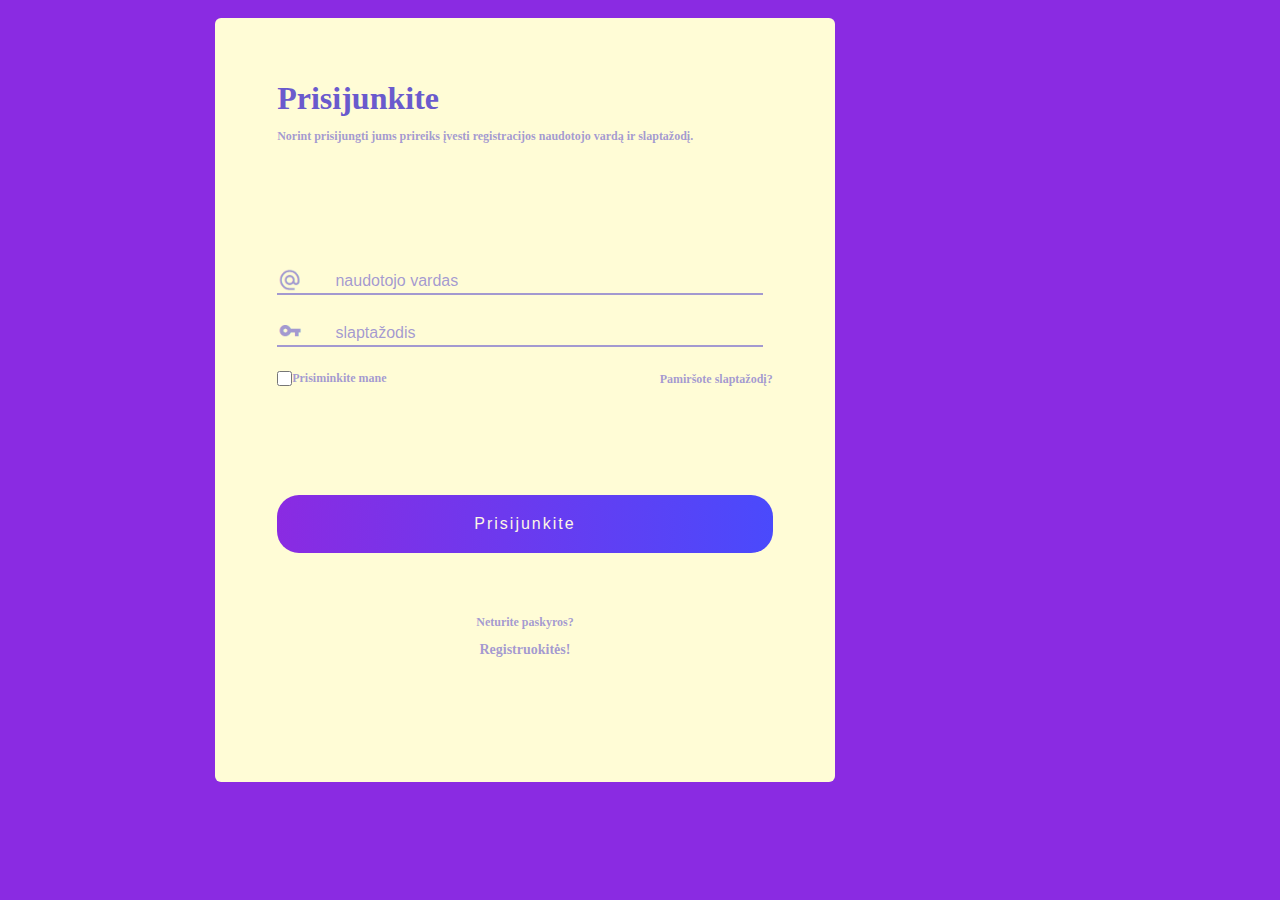
==== index.html @ ac171bea "Pirmos kortelės formatas" ====
<!DOCTYPE html>
<html lang="en">
<head>
    <meta charset="UTF-8">
    <meta http-equiv="X-UA-Compatible" content="IE=edge">
    <meta name="viewport" content="width=device-width, initial-scale=1.0">
    <title>Sign korteles</title>
    <link href="https://fonts.googleapis.com/css2?family=STIX+Two+Text&display=swap" rel="stylesheet">
    <link href="https://fonts.googleapis.com/icon?family=Material+Icons"
    rel="stylesheet">

    <link rel="stylesheet" href="./style.css">
</head>
<body>
    <Main>
        <div id="stulpelis1">
            <h1>Prisijunkite</h1>
            <p>Norint prisijungti jums prireiks įvesti registracijos naudotojo vardą ir slaptažodį.</p>
            <div class="forma">
                <input class="naudotojovardas" type="text" placeholder="naudotojo vardas">
                <input class="slaptazodis" type="text" placeholder="slaptažodis">
            </div>
            <div id="postform">
                <div id="checkboxdiv"><input type="checkbox" name="" id="checkbox" alt="Prisiminkite mane">Prisiminkite mane</div>
                <div id="slap"><a href="#">Pamiršote slaptažodį?</a></div>
            </div>
            <div class="buttondiv">
                <button type="submit" class="button"><a href="#"> Prisijunkite</a></button>
            </div>
            <div class="pabaigosp">
                <p class="pabaigospp">Neturite paskyros?</p>
                <p><a href=""><span class="paryskinta">Registruokitės!</span></a></p>
            </div>
    </Main>
</body>
</html>
---- style.css ----
body{
    background-color: blueviolet;
}
body *{
    color: rgba(105, 90, 205, 0.61);
}
Main{
    background-color: blueviolet;
    margin: auto;
    width:70%;
}
Main*{
    display: inline-block;
}
#stulpelis1 {
    background-color: rgb(255, 252, 214);
    width: 70%;
    min-width: 240px;
    max-width: 720px;
    height: 94%;
    float: left;
    margin: 6px;
    margin-left: 2%;
    margin-top: 10px;
    border-radius: 6px;
}
#stulpelis2 {
    background-color: rgb(255, 252, 214);
    width: 31%;
    min-width: 100px;
    height: 94%;
    float: left;
    margin: 6px;
    margin-left: 6px;
    margin-top: 10px;
    border-radius: 6px;
}
#stulpelis3 {
    background-color: rgb(255, 252, 214);
    width: 31%;
    min-width: 100px;
    height: 94%;
    float: left;
    margin: 6px;
    margin-top: 10px;
    border-radius: 6px;
}
h1 {
    color: slateblue;
    font-size: 32px;
    margin-top: 10%;
    margin-left: 10%;
    margin-right: 10%;
    margin-bottom: 0px;
}
p {
    font-size: 12px;
    font-weight: bolder;
    margin-left: 10%;
    margin-right: 10%;
    margin-bottom: 20%;
}
.forma{
    margin-left: 10%;
    margin-right: 10%;
    align-items: center;
    font-size: 16px;
}
.forma input{
    border: none;
    border-bottom: 2px solid;
    background-color: rgb(255, 252, 214);
}
.forma input::placeholder {
    color: rgba(105, 90, 205, 0.61);
}
.naudotojovardas, .slaptazodis {
    width: 98%;
    font-size: 16px;
    margin-bottom: 5%;
    text-indent: 12%;
    padding-top: 6px;
    padding-bottom: 4px;
    }
.naudotojovardas{
    background-image: url(./etaPNG.png);
    background-repeat: no-repeat;
    background-size: 26px;
}
.slaptazodis {
    background-image: url(./keyPNG.png);
    background-repeat: no-repeat;
    background-size: 26px;
}
#postform{
    margin-left: 10%;
    margin-right: 10%;
    font-size:12px;
    font-weight: bolder;
}
#checkboxdiv {
    display: inline-block;
    float: left;
    width: 45%;
    padding-left: 15px;
    text-indent: -15px;
}
input {
    outline: slateblue;;
    width: 15px;
    height: 15px;
    padding: 0;
    margin: 0;
    vertical-align: bottom;
    position: relative;
    top: 0px;
}
a {
    text-decoration: none;
}
#slap{
    display: inline-block;
    float: right;
    width: 45%;
    text-align: right;
    margin-top: 1px;
}
#slap>a:hover{
    color: rgb(45, 45, 124);
}
.buttondiv{
    margin-left: 10%;
    margin-right: 10%;
    margin-top: 20%;
}
.button{
    width: 100%;
    color: rgb(255, 252, 214);
    background-image: linear-gradient(to right, blueviolet, rgb(74, 74, 252));
    border-radius: 22px;
    border: none;
    padding-top: 4%;
    padding-bottom: 4%;
    font-size:16px;
}
.buttondiv a{
    color: oldlace;
    letter-spacing: 2px;
}
.buttondiv a:hover{
    text-decoration: underline;
}
.pabaigosp{
    margin-bottom: 10%;
    margin-left: 10%;
    margin-right: 10%;
    align-items: center;
    text-align: center;
}
.pabaigosp {
 margin: 0%;
 margin-top: 10%;
}
.pabaigospp{
    margin: 0%;
}
.paryskinta{
    font-weight: bold;
    font-size: 14px;
}
.paryskinta:hover{
    color: rgb(45, 45, 124);
}
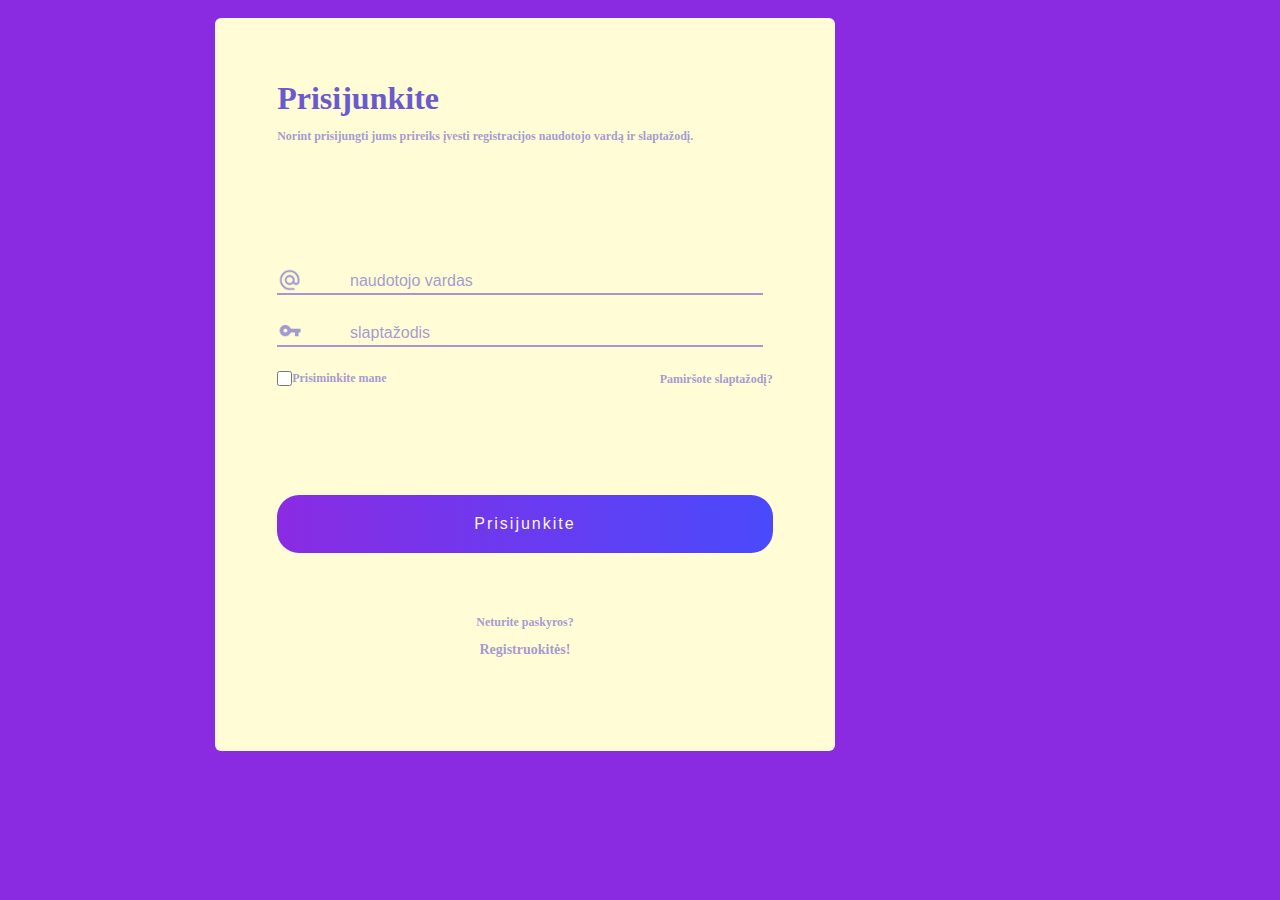
==== commit 3d9f1b13: "pridėtas blank puslapis" ====
--- a/index.html
+++ b/index.html
@@ -4,10 +4,9 @@
     <meta charset="UTF-8">
     <meta http-equiv="X-UA-Compatible" content="IE=edge">
     <meta name="viewport" content="width=device-width, initial-scale=1.0">
-    <title>Sign korteles</title>
+    <meta name="description" content="Prisijungimo, rgistracijos ir slaptažodžio priminimo formos">
+    <title>Prisijunkite</title>
     <link href="https://fonts.googleapis.com/css2?family=STIX+Two+Text&display=swap" rel="stylesheet">
-    <link href="https://fonts.googleapis.com/icon?family=Material+Icons"
-    rel="stylesheet">
 
     <link rel="stylesheet" href="./style.css">
 </head>
@@ -22,14 +21,14 @@
             </div>
             <div id="postform">
                 <div id="checkboxdiv"><input type="checkbox" name="" id="checkbox" alt="Prisiminkite mane">Prisiminkite mane</div>
-                <div id="slap"><a href="#">Pamiršote slaptažodį?</a></div>
+                <div id="slap"><a href="./slaptazodis.html">Pamiršote slaptažodį?</a></div>
             </div>
             <div class="buttondiv">
-                <button type="submit" class="button"><a href="#"> Prisijunkite</a></button>
+                <button type="submit" class="button"><a href="./blank.html"> Prisijunkite</a></button>
             </div>
             <div class="pabaigosp">
                 <p class="pabaigospp">Neturite paskyros?</p>
-                <p><a href=""><span class="paryskinta">Registruokitės!</span></a></p>
+                <p class="paskutinisp"><a href="./registruokites.html"><span class="paryskinta">Registruokitės!</span></a></p>
             </div>
     </Main>
 </body>
--- a/style.css
+++ b/style.css
@@ -22,27 +22,7 @@
     margin: 6px;
     margin-left: 2%;
     margin-top: 10px;
-    border-radius: 6px;
-}
-#stulpelis2 {
-    background-color: rgb(255, 252, 214);
-    width: 31%;
-    min-width: 100px;
-    height: 94%;
-    float: left;
-    margin: 6px;
-    margin-left: 6px;
-    margin-top: 10px;
-    border-radius: 6px;
-}
-#stulpelis3 {
-    background-color: rgb(255, 252, 214);
-    width: 31%;
-    min-width: 100px;
-    height: 94%;
-    float: left;
-    margin: 6px;
-    margin-top: 10px;
+    margin-bottom: 10px;
     border-radius: 6px;
 }
 h1 {
@@ -71,14 +51,14 @@
     border-bottom: 2px solid;
     background-color: rgb(255, 252, 214);
 }
-.forma input::placeholder {
+.forma input::placeholder { 
     color: rgba(105, 90, 205, 0.61);
 }
-.naudotojovardas, .slaptazodis {
+.naudotojovardas, .slaptazodis, .email {
     width: 98%;
     font-size: 16px;
     margin-bottom: 5%;
-    text-indent: 12%;
+    text-indent: 15%;
     padding-top: 6px;
     padding-bottom: 4px;
     }
@@ -89,6 +69,11 @@
 }
 .slaptazodis {
     background-image: url(./keyPNG.png);
+    background-repeat: no-repeat;
+    background-size: 26px;
+}
+.email{
+    background-image: url(./mailPNG.png);
     background-repeat: no-repeat;
     background-size: 26px;
 }
@@ -127,6 +112,8 @@
 }
 #slap>a:hover{
     color: rgb(45, 45, 124);
+    font-size: 13px;
+    text-shadow: 2px 2px 10px rgb(45, 45, 124);
 }
 .buttondiv{
     margin-left: 10%;
@@ -149,6 +136,8 @@
 }
 .buttondiv a:hover{
     text-decoration: underline;
+    font-size: 18px;
+    text-shadow: 2px 2px 10px rgb(250, 250, 252);
 }
 .pabaigosp{
     margin-bottom: 10%;
@@ -170,4 +159,9 @@
 }
 .paryskinta:hover{
     color: rgb(45, 45, 124);
+    font-size: 16px;
+    text-shadow: 2px 2px 10px rgb(45, 45, 124);
 }
+.paskutinisp{
+    margin-bottom: 15%;
+}
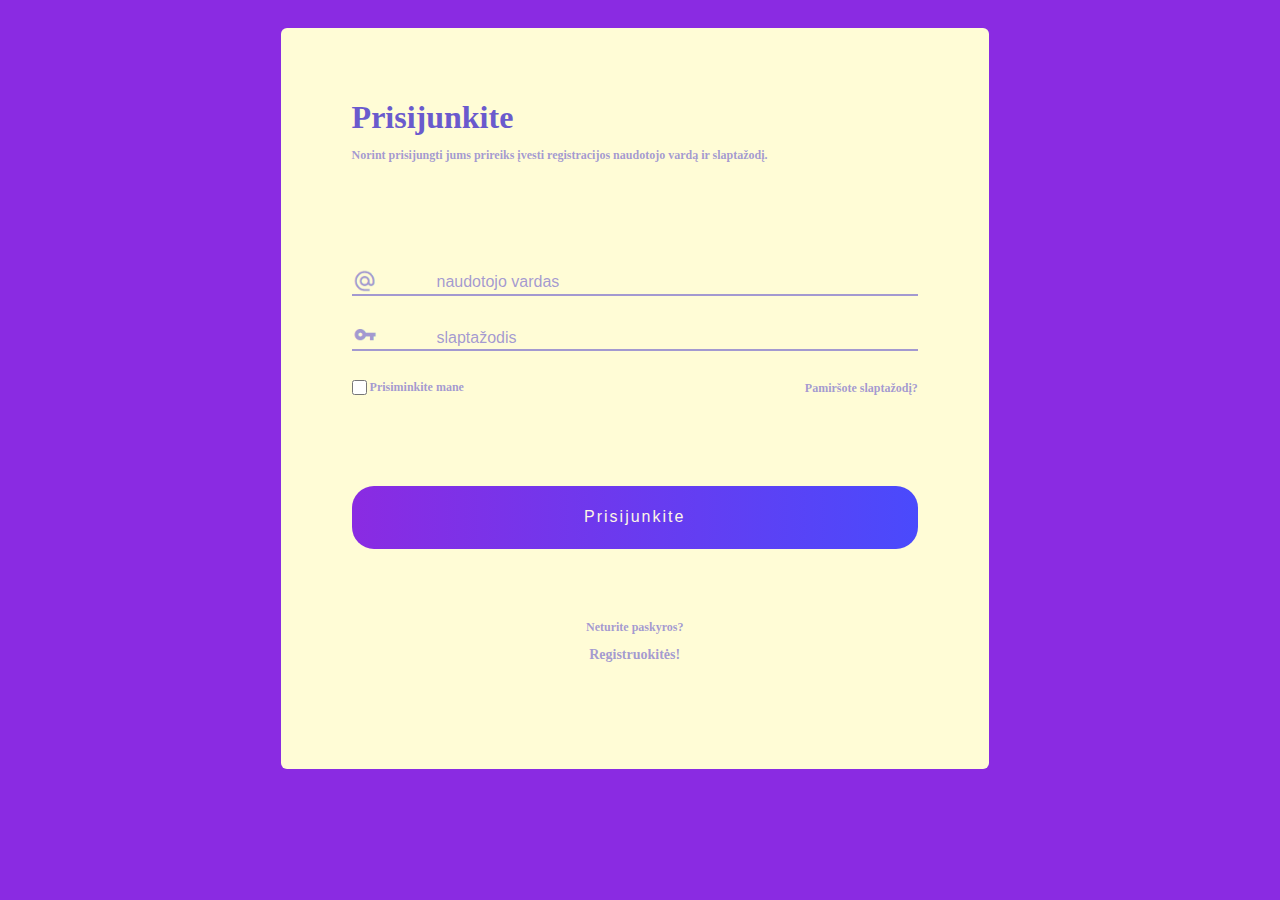
==== commit 245d81f5: "min." ====
--- a/index.html
+++ b/index.html
@@ -20,7 +20,7 @@
                 <input class="slaptazodis" type="text" placeholder="slaptažodis">
             </div>
             <div id="postform">
-                <div id="checkboxdiv"><input type="checkbox" name="" id="checkbox" alt="Prisiminkite mane">Prisiminkite mane</div>
+                <div id="checkboxdiv"><input type="checkbox" name="" id="checkbox" alt="Prisiminkite mane">&nbspPrisiminkite mane</div>
                 <div id="slap"><a href="./slaptazodis.html">Pamiršote slaptažodį?</a></div>
             </div>
             <div class="buttondiv">
--- a/style.css
+++ b/style.css
@@ -7,6 +7,8 @@
 Main{
     background-color: blueviolet;
     margin: auto;
+    margin-left: 20%;
+    margin-right: 20%;
     width:70%;
 }
 Main*{
@@ -14,15 +16,12 @@
 }
 #stulpelis1 {
     background-color: rgb(255, 252, 214);
-    width: 70%;
+    width: 80%;
     min-width: 240px;
     max-width: 720px;
     height: 94%;
     float: left;
-    margin: 6px;
-    margin-left: 2%;
-    margin-top: 10px;
-    margin-bottom: 10px;
+    margin: 20px;
     border-radius: 6px;
 }
 h1 {
@@ -38,7 +37,7 @@
     font-weight: bolder;
     margin-left: 10%;
     margin-right: 10%;
-    margin-bottom: 20%;
+    margin-bottom: 15%;
 }
 .forma{
     margin-left: 10%;
@@ -55,7 +54,7 @@
     color: rgba(105, 90, 205, 0.61);
 }
 .naudotojovardas, .slaptazodis, .email {
-    width: 98%;
+    width: 100%;
     font-size: 16px;
     margin-bottom: 5%;
     text-indent: 15%;
@@ -118,7 +117,7 @@
 .buttondiv{
     margin-left: 10%;
     margin-right: 10%;
-    margin-top: 20%;
+    margin-top: 15%;
 }
 .button{
     width: 100%;
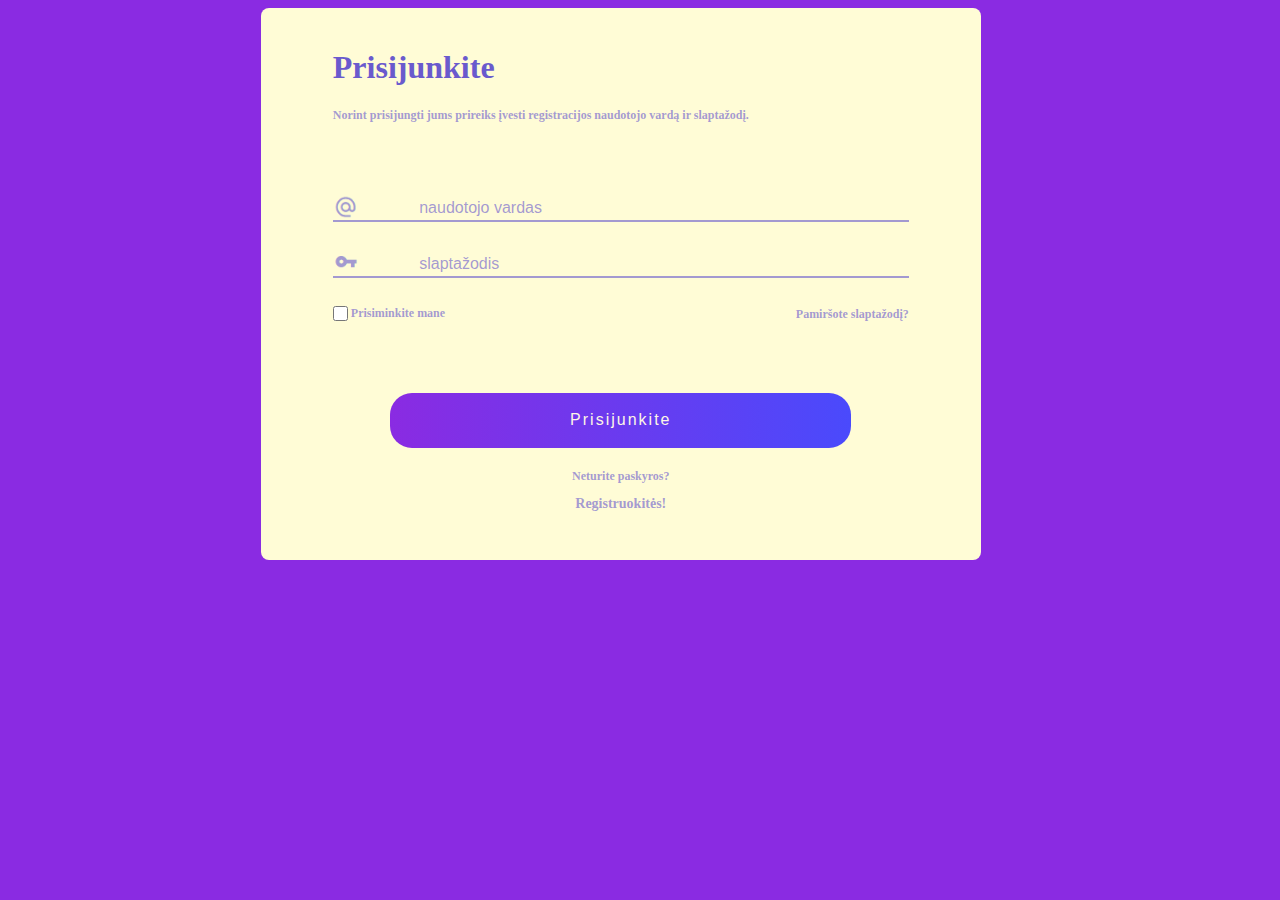
==== commit 11b220ad: "pertvakyta struktūra" ====
--- a/index.html
+++ b/index.html
@@ -12,24 +12,25 @@
 </head>
 <body>
     <Main>
-        <div id="stulpelis1">
+        <header>
             <h1>Prisijunkite</h1>
             <p>Norint prisijungti jums prireiks įvesti registracijos naudotojo vardą ir slaptažodį.</p>
-            <div class="forma">
+        </header>
+        <form action="">
                 <input class="naudotojovardas" type="text" placeholder="naudotojo vardas">
-                <input class="slaptazodis" type="text" placeholder="slaptažodis">
-            </div>
-            <div id="postform">
-                <div id="checkboxdiv"><input type="checkbox" name="" id="checkbox" alt="Prisiminkite mane">&nbspPrisiminkite mane</div>
-                <div id="slap"><a href="./slaptazodis.html">Pamiršote slaptažodį?</a></div>
-            </div>
-            <div class="buttondiv">
-                <button type="submit" class="button"><a href="./blank.html"> Prisijunkite</a></button>
-            </div>
-            <div class="pabaigosp">
+                <input type="password" name="password" class="password" placeholder="slaptažodis">
+                <div id="postform">
+                    <div id="checkboxdiv"><input type="checkbox" name="" id="checkbox" alt="Prisiminkite mane">&nbspPrisiminkite mane</div>
+                    <div id="slap"><a href="./slaptazodis.html">Pamiršote slaptažodį?</a></div>
+                </div>
+                <div class="buttondiv">
+                    <button type="submit" class="button"><a href="./blank.html"> Prisijunkite</a></button>
+                </div>
+        </form> 
+        <footer>
                 <p class="pabaigospp">Neturite paskyros?</p>
-                <p class="paskutinisp"><a href="./registruokites.html"><span class="paryskinta">Registruokitės!</span></a></p>
-            </div>
+                <p><a href="./registruokites.html"><span class="paryskinta">Registruokitės!</span></a></p>
+        </footer>
     </Main>
 </body>
 </html>--- a/style.css
+++ b/style.css
@@ -4,56 +4,47 @@
 body *{
     color: rgba(105, 90, 205, 0.61);
 }
+a {
+    text-decoration: none;
+}
 Main{
-    background-color: blueviolet;
-    margin: auto;
+    background-color:  rgb(255, 252, 214);
+    margin-top: auto;
     margin-left: 20%;
     margin-right: 20%;
-    width:70%;
-}
-Main*{
-    display: inline-block;
-}
-#stulpelis1 {
-    background-color: rgb(255, 252, 214);
-    width: 80%;
+    margin-bottom: 2%;
+    width:60%;
     min-width: 240px;
     max-width: 720px;
-    height: 94%;
-    float: left;
-    margin: 20px;
-    border-radius: 6px;
+    border-radius: 8px;
+}
+header{
+    padding-top: 20px;
+    margin-left: 10%;
+    margin-right: 10%;
+    margin-bottom: 10%;
 }
 h1 {
     color: slateblue;
     font-size: 32px;
-    margin-top: 10%;
-    margin-left: 10%;
-    margin-right: 10%;
-    margin-bottom: 0px;
 }
 p {
     font-size: 12px;
     font-weight: bolder;
+}
+form {
     margin-left: 10%;
     margin-right: 10%;
-    margin-bottom: 15%;
 }
-.forma{
-    margin-left: 10%;
-    margin-right: 10%;
-    align-items: center;
-    font-size: 16px;
-}
-.forma input{
+form input{
     border: none;
     border-bottom: 2px solid;
     background-color: rgb(255, 252, 214);
 }
-.forma input::placeholder { 
+form input::placeholder { 
     color: rgba(105, 90, 205, 0.61);
 }
-.naudotojovardas, .slaptazodis, .email {
+.naudotojovardas, .password, .email {
     width: 100%;
     font-size: 16px;
     margin-bottom: 5%;
@@ -66,7 +57,7 @@
     background-repeat: no-repeat;
     background-size: 26px;
 }
-.slaptazodis {
+.password {
     background-image: url(./keyPNG.png);
     background-repeat: no-repeat;
     background-size: 26px;
@@ -77,8 +68,6 @@
     background-size: 26px;
 }
 #postform{
-    margin-left: 10%;
-    margin-right: 10%;
     font-size:12px;
     font-weight: bolder;
 }
@@ -98,9 +87,6 @@
     vertical-align: bottom;
     position: relative;
     top: 0px;
-}
-a {
-    text-decoration: none;
 }
 #slap{
     display: inline-block;
@@ -138,16 +124,15 @@
     font-size: 18px;
     text-shadow: 2px 2px 10px rgb(250, 250, 252);
 }
-.pabaigosp{
-    margin-bottom: 10%;
+footer{
+    margin-top: 3%;
+    padding-bottom: 5%;
     margin-left: 10%;
     margin-right: 10%;
-    align-items: center;
     text-align: center;
 }
 .pabaigosp {
  margin: 0%;
- margin-top: 10%;
 }
 .pabaigospp{
     margin: 0%;
@@ -161,6 +146,3 @@
     font-size: 16px;
     text-shadow: 2px 2px 10px rgb(45, 45, 124);
 }
-.paskutinisp{
-    margin-bottom: 15%;
-}
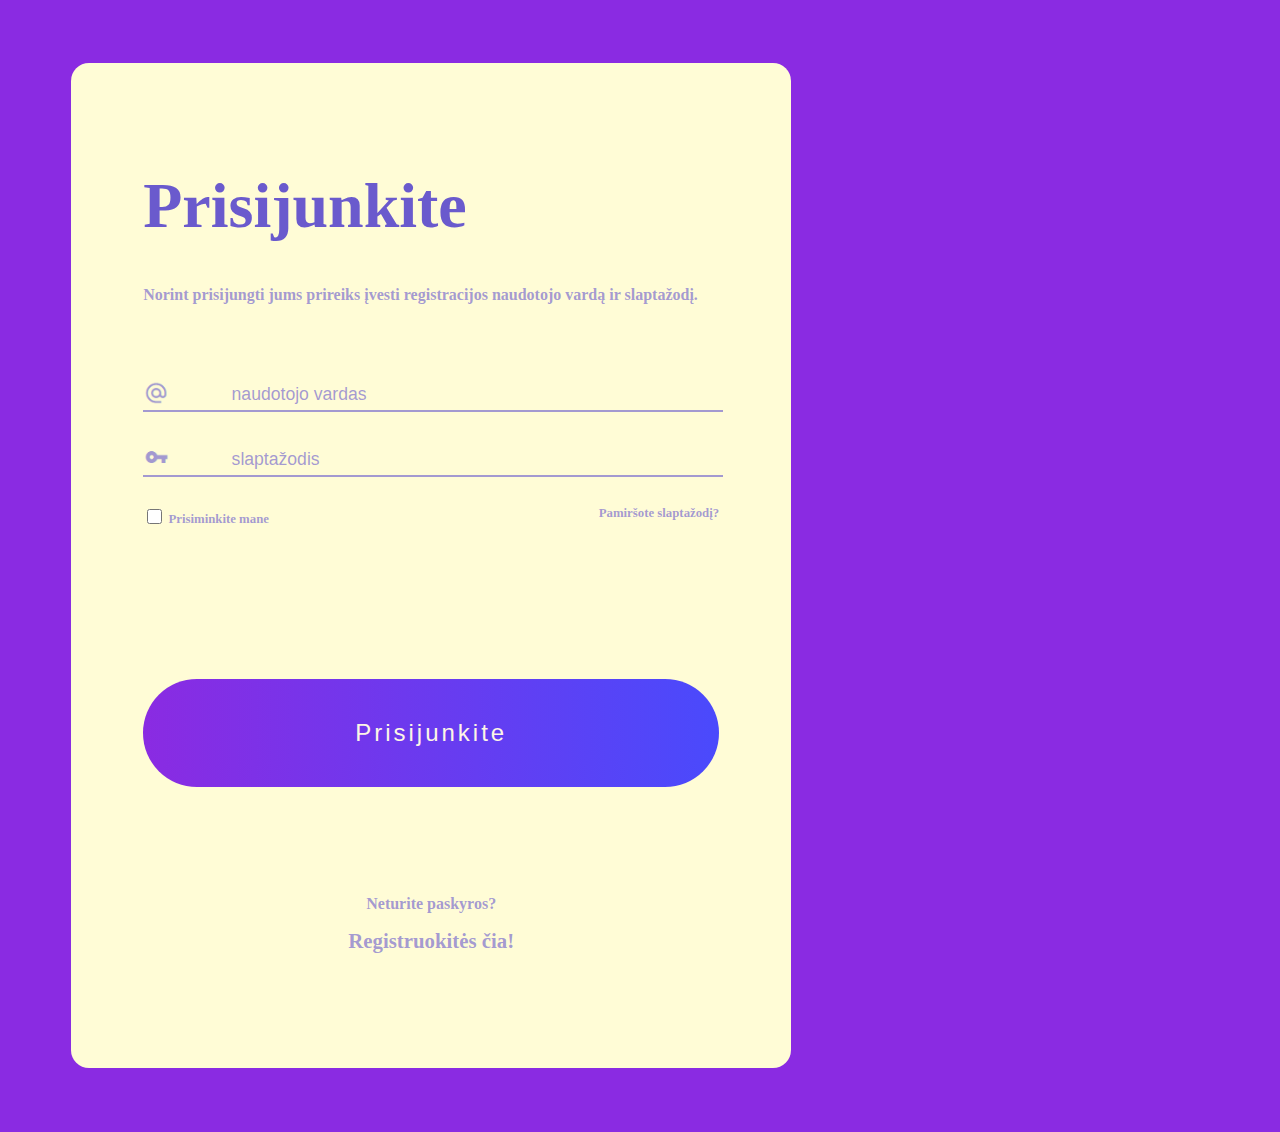
==== commit 05c670b2: "pakeitimai, kad puslapiai labiau prisitaikytų prie vert. mob. telefonų ekranų" ====
--- a/index.html
+++ b/index.html
@@ -7,7 +7,7 @@
     <meta name="description" content="Prisijungimo, rgistracijos ir slaptažodžio priminimo formos">
     <title>Prisijunkite</title>
     <link href="https://fonts.googleapis.com/css2?family=STIX+Two+Text&display=swap" rel="stylesheet">
-
+    
     <link rel="stylesheet" href="./style.css">
 </head>
 <body>
@@ -17,10 +17,10 @@
             <p>Norint prisijungti jums prireiks įvesti registracijos naudotojo vardą ir slaptažodį.</p>
         </header>
         <form action="">
-                <input class="naudotojovardas" type="text" placeholder="naudotojo vardas">
-                <input type="password" name="password" class="password" placeholder="slaptažodis">
+                <input class="naudotojovardas" type="text" placeholder="naudotojo vardas" required>
+                <input type="password" name="password" class="password" placeholder="slaptažodis" required>
                 <div id="postform">
-                    <div id="checkboxdiv"><input type="checkbox" name="" id="checkbox" alt="Prisiminkite mane">&nbspPrisiminkite mane</div>
+                    <div id="checkboxdiv"><input type="checkbox" name="checkbox" id="checkbox" alt="Prisiminkite mane">&nbspPrisiminkite mane</div>
                     <div id="slap"><a href="./slaptazodis.html">Pamiršote slaptažodį?</a></div>
                 </div>
                 <div class="buttondiv">
@@ -29,7 +29,7 @@
         </form> 
         <footer>
                 <p class="pabaigospp">Neturite paskyros?</p>
-                <p><a href="./registruokites.html"><span class="paryskinta">Registruokitės!</span></a></p>
+                <p><a href="./registruokites.html"><span class="paryskinta">Registruokitės čia!</span></a></p>
         </footer>
     </Main>
 </body>
--- a/style.css
+++ b/style.css
@@ -1,148 +1,146 @@
-body{
-    background-color: blueviolet;
+:root {
+  --maincolor: rgb(255, 252, 214);
 }
-body *{
-    color: rgba(105, 90, 205, 0.61);
+body {
+  background-color: blueviolet;
+}
+body * {
+  color: rgba(105, 90, 205, 0.61);
 }
 a {
-    text-decoration: none;
+  text-decoration: none;
 }
-Main{
-    background-color:  rgb(255, 252, 214);
-    margin-top: auto;
-    margin-left: 20%;
-    margin-right: 20%;
-    margin-bottom: 2%;
-    width:60%;
-    min-width: 240px;
-    max-width: 720px;
-    border-radius: 8px;
+Main {
+  background-color: var(--maincolor);
+  margin: 5%;
+  width: 90%;
+  min-width: 240px;
+  max-width: 720px;
+  padding-top: 5%;
+  padding-bottom: 5%;
+  border-radius: 18px;
 }
-header{
-    padding-top: 20px;
-    margin-left: 10%;
-    margin-right: 10%;
-    margin-bottom: 10%;
+header {
+  margin-left: 10%;
+  margin-right: 10%;
+  margin-bottom: 10%;
 }
 h1 {
-    color: slateblue;
-    font-size: 32px;
+  color: slateblue;
+  font-size: 4rem;
+}
+@media (max-width: 600px) {
+  h1 {
+    font-size: 2rem;
+  }
 }
 p {
-    font-size: 12px;
-    font-weight: bolder;
+  font-size: 1rem;
+  font-weight: bolder;
 }
 form {
-    margin-left: 10%;
-    margin-right: 10%;
+  margin: 10%;
 }
-form input{
-    border: none;
-    border-bottom: 2px solid;
-    background-color: rgb(255, 252, 214);
+form input {
+  border: none;
+  border-bottom: 2px solid;
+  background-color: floralwhite;
+  background-color: var(--maincolor);
 }
-form input::placeholder { 
-    color: rgba(105, 90, 205, 0.61);
+form input::placeholder {
+  color: rgba(105, 90, 205, 0.61);
 }
-.naudotojovardas, .password, .email {
-    width: 100%;
-    font-size: 16px;
-    margin-bottom: 5%;
-    text-indent: 15%;
-    padding-top: 6px;
-    padding-bottom: 4px;
-    }
-.naudotojovardas{
-    background-image: url(./etaPNG.png);
-    background-repeat: no-repeat;
-    background-size: 26px;
+.naudotojovardas,
+.password,
+.email {
+  width: 100%;
+  font-size: 1.1rem;
+  margin-bottom: 5%;
+  text-indent: 15%;
+  padding-top: 6px;
+  padding-bottom: 8px;
+  background-repeat: no-repeat;
+  background-size: 1.7rem;
+  margin-top: 5px;
+}
+.naudotojovardas {
+  background-image: url(./etaPNG.png);
 }
 .password {
-    background-image: url(./keyPNG.png);
-    background-repeat: no-repeat;
-    background-size: 26px;
+  background-image: url(./keyPNG.png);
 }
-.email{
-    background-image: url(./mailPNG.png);
-    background-repeat: no-repeat;
-    background-size: 26px;
+.email {
+  background-image: url(./mailPNG.png);
 }
-#postform{
-    font-size:12px;
-    font-weight: bolder;
+#postform {
+  font-size: 0.8rem;
+  font-weight: bolder;
 }
 #checkboxdiv {
-    display: inline-block;
-    float: left;
-    width: 45%;
-    padding-left: 15px;
-    text-indent: -15px;
+  display: inline-block;
+  float: left;
+  width: 45%;
+  padding-left: 15px;
+  text-indent: -15px;
 }
 input {
-    outline: slateblue;;
-    width: 15px;
-    height: 15px;
-    padding: 0;
-    margin: 0;
-    vertical-align: bottom;
-    position: relative;
-    top: 0px;
+  width: 15px;
+  height: 15px;
+  vertical-align: bottom;
 }
-#slap{
-    display: inline-block;
-    float: right;
-    width: 45%;
-    text-align: right;
-    margin-top: 1px;
+#slap {
+  display: inline-block;
+  float: right;
+  width: 45%;
+  text-align: right;
 }
-#slap>a:hover{
-    color: rgb(45, 45, 124);
-    font-size: 13px;
-    text-shadow: 2px 2px 10px rgb(45, 45, 124);
+#slap > a:hover {
+  color: rgb(45, 45, 124);
+  font-size: 1.1rem;
+  text-shadow: 2px 2px 10px rgb(45, 45, 124);
 }
-.buttondiv{
-    margin-left: 10%;
-    margin-right: 10%;
-    margin-top: 15%;
+.buttondiv {
+  margin-top: 30%;
 }
-.button{
-    width: 100%;
-    color: rgb(255, 252, 214);
-    background-image: linear-gradient(to right, blueviolet, rgb(74, 74, 252));
-    border-radius: 22px;
-    border: none;
-    padding-top: 4%;
-    padding-bottom: 4%;
-    font-size:16px;
+.button {
+  width: 100%;
+  color: floralwhite;
+  color: rgb(255, 252, 214);
+  background-image: linear-gradient(to right, blueviolet, rgb(74, 74, 252));
+  border-radius: 5rem;
+  border: none;
+  padding-top: 7%;
+  padding-bottom: 7%;
+  font-size: 1.5rem;
 }
-.buttondiv a{
-    color: oldlace;
-    letter-spacing: 2px;
+.buttondiv a {
+  color: oldlace;
+  letter-spacing: 3px;
 }
-.buttondiv a:hover{
-    text-decoration: underline;
-    font-size: 18px;
-    text-shadow: 2px 2px 10px rgb(250, 250, 252);
+.buttondiv a:hover {
+  text-decoration: underline;
+  font-size: 1.7rem;
+  text-shadow: 2px 2px 10px rgb(250, 250, 252);
 }
-footer{
-    margin-top: 3%;
-    padding-bottom: 5%;
-    margin-left: 10%;
-    margin-right: 10%;
-    text-align: center;
+footer {
+  padding-top: 5%;
+  padding-bottom: 5%;
+  margin-left: 10%;
+  margin-right: 10%;
+  text-align: center;
 }
 .pabaigosp {
- margin: 0%;
+  margin: 0%;
 }
-.pabaigospp{
-    margin: 0%;
+.pabaigospp {
+  margin: 0%;
 }
-.paryskinta{
-    font-weight: bold;
-    font-size: 14px;
+.paryskinta {
+  font-weight: bold;
+  font-size: 1.3rem;
 }
-.paryskinta:hover{
-    color: rgb(45, 45, 124);
-    font-size: 16px;
-    text-shadow: 2px 2px 10px rgb(45, 45, 124);
+.paryskinta:hover {
+  color: rgb(45, 45, 124);
+  font-size: 1.5rem;
+  text-shadow: 2px 2px 10px rgb(45, 45, 124);
 }
